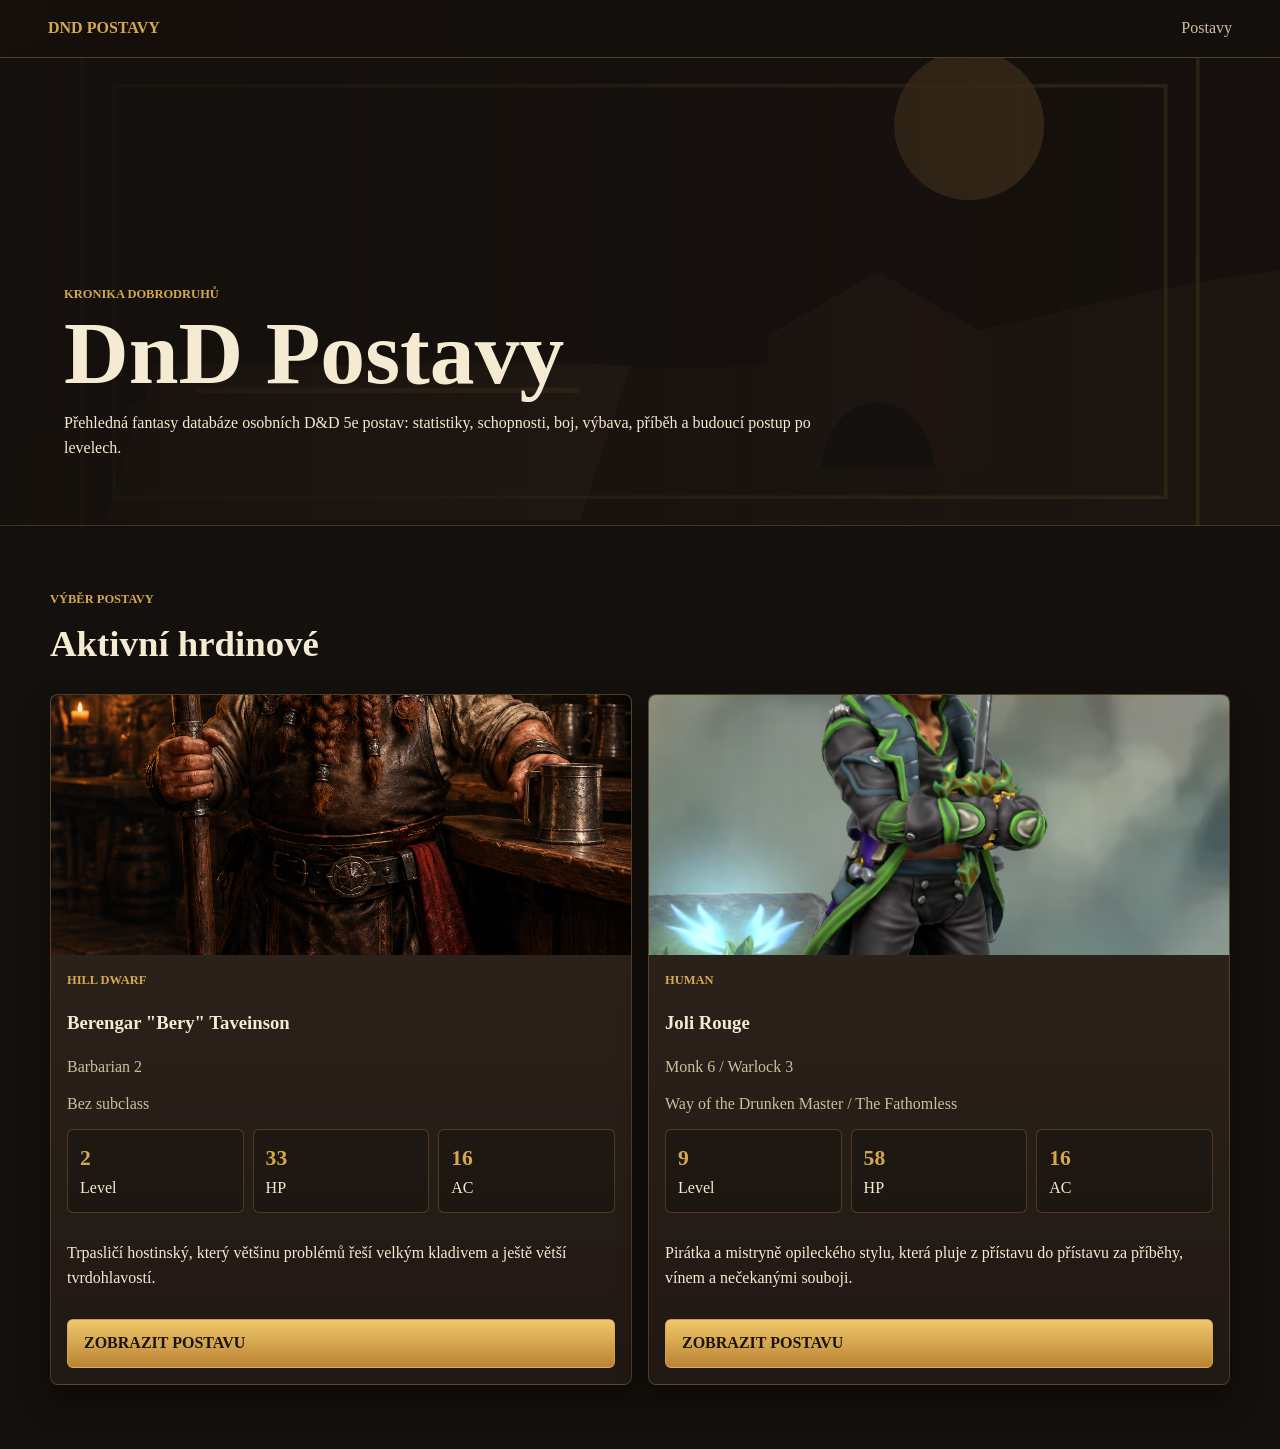
==== index.html @ cd3cd930 "Create standalone DnD characters site" ====
<!doctype html>
<html lang="cs">
<head>
  <meta charset="utf-8">
  <meta name="viewport" content="width=device-width, initial-scale=1">
  <title>DnD Postavy</title>
  <link rel="stylesheet" href="./css/main.css">
  <link rel="stylesheet" href="./css/characters.css">
</head>
<body>
  <header class="site-header">
    <a class="brand" href="./index.html">DnD Postavy</a>
    <nav class="top-nav" aria-label="Hlavní navigace">
      <a href="./characters/">Postavy</a>
    </nav>
  </header>

  <main>
    <section class="home-hero">
      <div class="hero-copy">
        <p class="eyebrow">Kronika dobrodruhů</p>
        <h1>DnD Postavy</h1>
        <p>
          Přehledná fantasy databáze osobních D&D 5e postav: statistiky,
          schopnosti, boj, výbava, příběh a budoucí postup po levelech.
        </p>
      </div>
    </section>

    <section class="content-band">
      <div class="section-heading">
        <p class="eyebrow">Výběr postavy</p>
        <h2>Aktivní hrdinové</h2>
      </div>
      <div id="character-grid" class="character-grid" aria-live="polite"></div>
    </section>
  </main>

  <script src="./data/classes/barbarian.js"></script>
  <script src="./data/classes/monk.js"></script>
  <script src="./data/classes/warlock.js"></script>
  <script src="./data/subclasses/drunken-master.js"></script>
  <script src="./data/subclasses/fathomless.js"></script>
  <script src="./data/characters.js"></script>
  <script src="./js/progression.js"></script>
  <script src="./js/app.js"></script>
</body>
</html>
---- css/main.css ----
:root {
  --ink: #f5ead2;
  --muted: #cdbf9c;
  --bg: #14100d;
  --panel: #241b15;
  --panel-2: #302418;
  --line: #6e5531;
  --gold: #d5a84d;
  --red: #8f332b;
  --green: #42664f;
  --shadow: rgba(0, 0, 0, 0.45);
}

* {
  box-sizing: border-box;
}

body {
  margin: 0;
  color: var(--ink);
  background:
    radial-gradient(circle at top left, rgba(143, 51, 43, 0.26), transparent 34rem),
    linear-gradient(135deg, rgba(213, 168, 77, 0.08) 0 1px, transparent 1px 12px),
    var(--bg);
  font-family: Georgia, "Times New Roman", serif;
  line-height: 1.55;
}

a {
  color: inherit;
}

img {
  max-width: 100%;
  display: block;
}

.site-header {
  position: sticky;
  top: 0;
  z-index: 10;
  display: flex;
  align-items: center;
  justify-content: space-between;
  gap: 1rem;
  padding: 1rem clamp(1rem, 4vw, 3rem);
  background: rgba(20, 16, 13, 0.92);
  border-bottom: 1px solid rgba(213, 168, 77, 0.3);
  backdrop-filter: blur(10px);
}

.brand {
  text-decoration: none;
  color: var(--gold);
  font-weight: 800;
  letter-spacing: 0;
  text-transform: uppercase;
}

.top-nav {
  display: flex;
  gap: 1rem;
}

.top-nav a {
  color: var(--muted);
  text-decoration: none;
}

.home-hero {
  min-height: 52vh;
  display: grid;
  align-items: end;
  padding: clamp(4rem, 10vw, 8rem) clamp(1rem, 5vw, 5rem) 3rem;
  border-bottom: 1px solid rgba(213, 168, 77, 0.22);
  background:
    linear-gradient(90deg, rgba(20, 16, 13, 0.95), rgba(20, 16, 13, 0.62)),
    url("../assets/characters/hero-table.svg") center / cover;
}

.hero-copy {
  max-width: 760px;
}

.eyebrow {
  margin: 0 0 0.35rem;
  color: var(--gold);
  font-size: 0.78rem;
  font-weight: 700;
  text-transform: uppercase;
}

h1,
h2,
h3,
p {
  overflow-wrap: anywhere;
}

h1 {
  margin: 0;
  font-size: clamp(2.7rem, 7vw, 6rem);
  line-height: 0.95;
}

h2 {
  margin: 0 0 1rem;
  font-size: clamp(1.55rem, 3vw, 2.3rem);
}

h3 {
  margin: 0 0 0.4rem;
}

.content-band {
  width: min(1180px, calc(100% - 2rem));
  margin: 0 auto;
  padding: clamp(2rem, 5vw, 4rem) 0;
}

.section-heading {
  margin-bottom: 1.4rem;
}

.button,
button {
  border: 1px solid rgba(213, 168, 77, 0.68);
  color: #1b130d;
  background: linear-gradient(#efc86a, #bb8334);
  border-radius: 6px;
  padding: 0.7rem 1rem;
  font-weight: 800;
  text-transform: uppercase;
  text-decoration: none;
  cursor: pointer;
  font-family: inherit;
}

.info-panel,
.character-card,
.attack-card,
.resource-card,
.feature-card,
.next-card {
  background:
    linear-gradient(180deg, rgba(255, 244, 213, 0.055), rgba(0, 0, 0, 0.1)),
    var(--panel);
  border: 1px solid rgba(213, 168, 77, 0.25);
  box-shadow: 0 16px 30px var(--shadow);
}

@media (max-width: 720px) {
  .site-header {
    position: static;
  }
}
---- css/characters.css ----
.character-grid {
  display: grid;
  grid-template-columns: repeat(auto-fit, minmax(260px, 1fr));
  gap: 1rem;
}

.character-card {
  display: grid;
  grid-template-rows: 260px 1fr;
  overflow: hidden;
  border-radius: 8px;
}

.portrait-link {
  min-height: 0;
  background: var(--panel-2);
}

.portrait-link img,
.profile-portrait {
  width: 100%;
  height: 100%;
  object-fit: cover;
}

.card-body {
  display: grid;
  align-content: start;
  gap: 0.75rem;
  padding: 1rem;
}

.class-line,
.subclass-line {
  margin: 0;
  color: var(--muted);
}

.mini-stats,
.hero-stats {
  display: grid;
  grid-template-columns: repeat(auto-fit, minmax(90px, 1fr));
  gap: 0.55rem;
}

.mini-stats span,
.hero-stats span,
.ability-box {
  padding: 0.75rem;
  border: 1px solid rgba(213, 168, 77, 0.26);
  background: rgba(0, 0, 0, 0.2);
  border-radius: 6px;
}

.mini-stats strong,
.hero-stats strong {
  display: block;
  color: var(--gold);
  font-size: 1.35rem;
}

.character-detail {
  width: min(1220px, calc(100% - 2rem));
  margin: 0 auto;
  padding: clamp(1rem, 3vw, 2rem) 0 4rem;
}

.profile-hero {
  display: grid;
  grid-template-columns: minmax(260px, 390px) 1fr;
  gap: clamp(1rem, 3vw, 2rem);
  align-items: stretch;
  padding: 1rem 0 2rem;
}

.profile-portrait {
  min-height: 420px;
  border: 1px solid rgba(213, 168, 77, 0.32);
  border-radius: 8px;
  box-shadow: 0 20px 40px var(--shadow);
}

.profile-copy {
  display: grid;
  align-content: center;
  gap: 1rem;
}

blockquote {
  margin: 0;
  color: var(--muted);
  font-size: 1.2rem;
}

.tabs,
.class-tabs {
  display: flex;
  gap: 0.5rem;
  overflow-x: auto;
  padding: 0.4rem 0 1rem;
}

.tab-button,
.class-tab {
  flex: 0 0 auto;
  color: var(--ink);
  background: rgba(0, 0, 0, 0.24);
}

.tab-button.active,
.class-tab.active {
  color: #1b130d;
  background: linear-gradient(#efc86a, #bb8334);
}

.tab-panel {
  display: none;
  padding-top: 1rem;
}

.tab-panel.active {
  display: block;
}

.stat-grid {
  display: grid;
  grid-template-columns: repeat(6, 1fr);
  gap: 0.75rem;
  margin-bottom: 1rem;
}

.ability-box {
  text-align: center;
}

.ability-box span,
.ability-box em {
  display: block;
  color: var(--muted);
  font-style: normal;
}

.ability-box strong {
  display: block;
  color: var(--gold);
  font-size: 2rem;
  line-height: 1.1;
}

.two-column {
  display: grid;
  grid-template-columns: repeat(2, minmax(0, 1fr));
  gap: 1rem;
}

.info-panel {
  padding: 1rem;
  border-radius: 8px;
}

dl {
  display: grid;
  grid-template-columns: max-content 1fr;
  gap: 0.5rem 1rem;
}

dt {
  color: var(--gold);
  font-weight: 700;
}

dd {
  margin: 0;
}

.attack-grid,
.resource-grid,
.next-grid {
  display: grid;
  grid-template-columns: repeat(auto-fit, minmax(220px, 1fr));
  gap: 1rem;
  margin-bottom: 1.5rem;
}

.attack-card,
.resource-card,
.next-card {
  padding: 1rem;
  border-radius: 8px;
}

.attack-numbers {
  display: grid;
  gap: 0.2rem;
  margin: 0.75rem 0;
}

.attack-numbers span,
.resource-card strong {
  color: var(--gold);
  font-size: 1.35rem;
}

.attack-formula {
  color: var(--muted);
  font-size: 0.88rem;
  margin: 0 0 0.4rem;
}

.feature-list {
  display: grid;
  gap: 0.75rem;
}

.feature-card {
  border-radius: 8px;
  padding: 0.85rem 1rem;
}

.feature-card summary {
  display: flex;
  justify-content: space-between;
  gap: 1rem;
  cursor: pointer;
}

.feature-card summary em {
  display: block;
  color: var(--muted);
  font-style: normal;
  font-size: 0.9rem;
}

.tag,
.tags span {
  display: inline-block;
  color: var(--gold);
  border: 1px solid rgba(213, 168, 77, 0.28);
  border-radius: 999px;
  padding: 0.18rem 0.5rem;
  font-size: 0.78rem;
}

.tags {
  display: flex;
  flex-wrap: wrap;
  gap: 0.35rem;
}

.summary-arrow {
  color: var(--gold);
  font-size: 1.8rem;
  line-height: 1;
  transition: transform 160ms ease;
}

.feature-card[open] .summary-arrow {
  transform: rotate(90deg);
}

.feature-meta {
  color: var(--gold);
  font-weight: 700;
}

.timeline {
  display: grid;
  gap: 0.75rem;
}

.skill-panel {
  margin-top: 1rem;
}

.skill-grid {
  display: grid;
  grid-template-columns: repeat(auto-fit, minmax(220px, 1fr));
  gap: 0.45rem;
}

.skill-row {
  display: grid;
  grid-template-columns: 18px 1fr 44px 48px;
  align-items: center;
  gap: 0.45rem;
  padding: 0.55rem 0.65rem;
  background: rgba(0, 0, 0, 0.18);
  border: 1px solid rgba(213, 168, 77, 0.16);
  border-radius: 6px;
}

.skill-row strong {
  color: var(--gold);
  text-align: right;
}

.skill-row em {
  color: var(--muted);
  font-style: normal;
  font-size: 0.78rem;
}

.skill-dot {
  width: 10px;
  height: 10px;
  border: 1px solid rgba(213, 168, 77, 0.7);
  border-radius: 50%;
}

.skill-row.proficient .skill-dot {
  background: var(--gold);
  box-shadow: 0 0 0 3px rgba(213, 168, 77, 0.14);
}

.story-panel p {
  margin: 0 0 1rem;
}

.timeline-item {
  display: grid;
  grid-template-columns: 150px 1fr;
  gap: 1rem;
  padding: 1rem;
  border-left: 4px solid var(--line);
  background: rgba(0, 0, 0, 0.2);
  border-radius: 6px;
}

.timeline-item.unlocked {
  border-color: var(--green);
}

.timeline-item.next {
  border-color: var(--gold);
  background: rgba(213, 168, 77, 0.1);
}

.timeline-level span {
  display: block;
  color: var(--muted);
  text-transform: uppercase;
  font-size: 0.75rem;
}

@media (max-width: 900px) {
  .profile-hero,
  .two-column {
    grid-template-columns: 1fr;
  }

  .profile-portrait {
    min-height: 320px;
  }

  .stat-grid {
    grid-template-columns: repeat(3, 1fr);
  }
}

@media (max-width: 520px) {
  .stat-grid {
    grid-template-columns: repeat(2, 1fr);
  }

  .timeline-item {
    grid-template-columns: 1fr;
  }
}
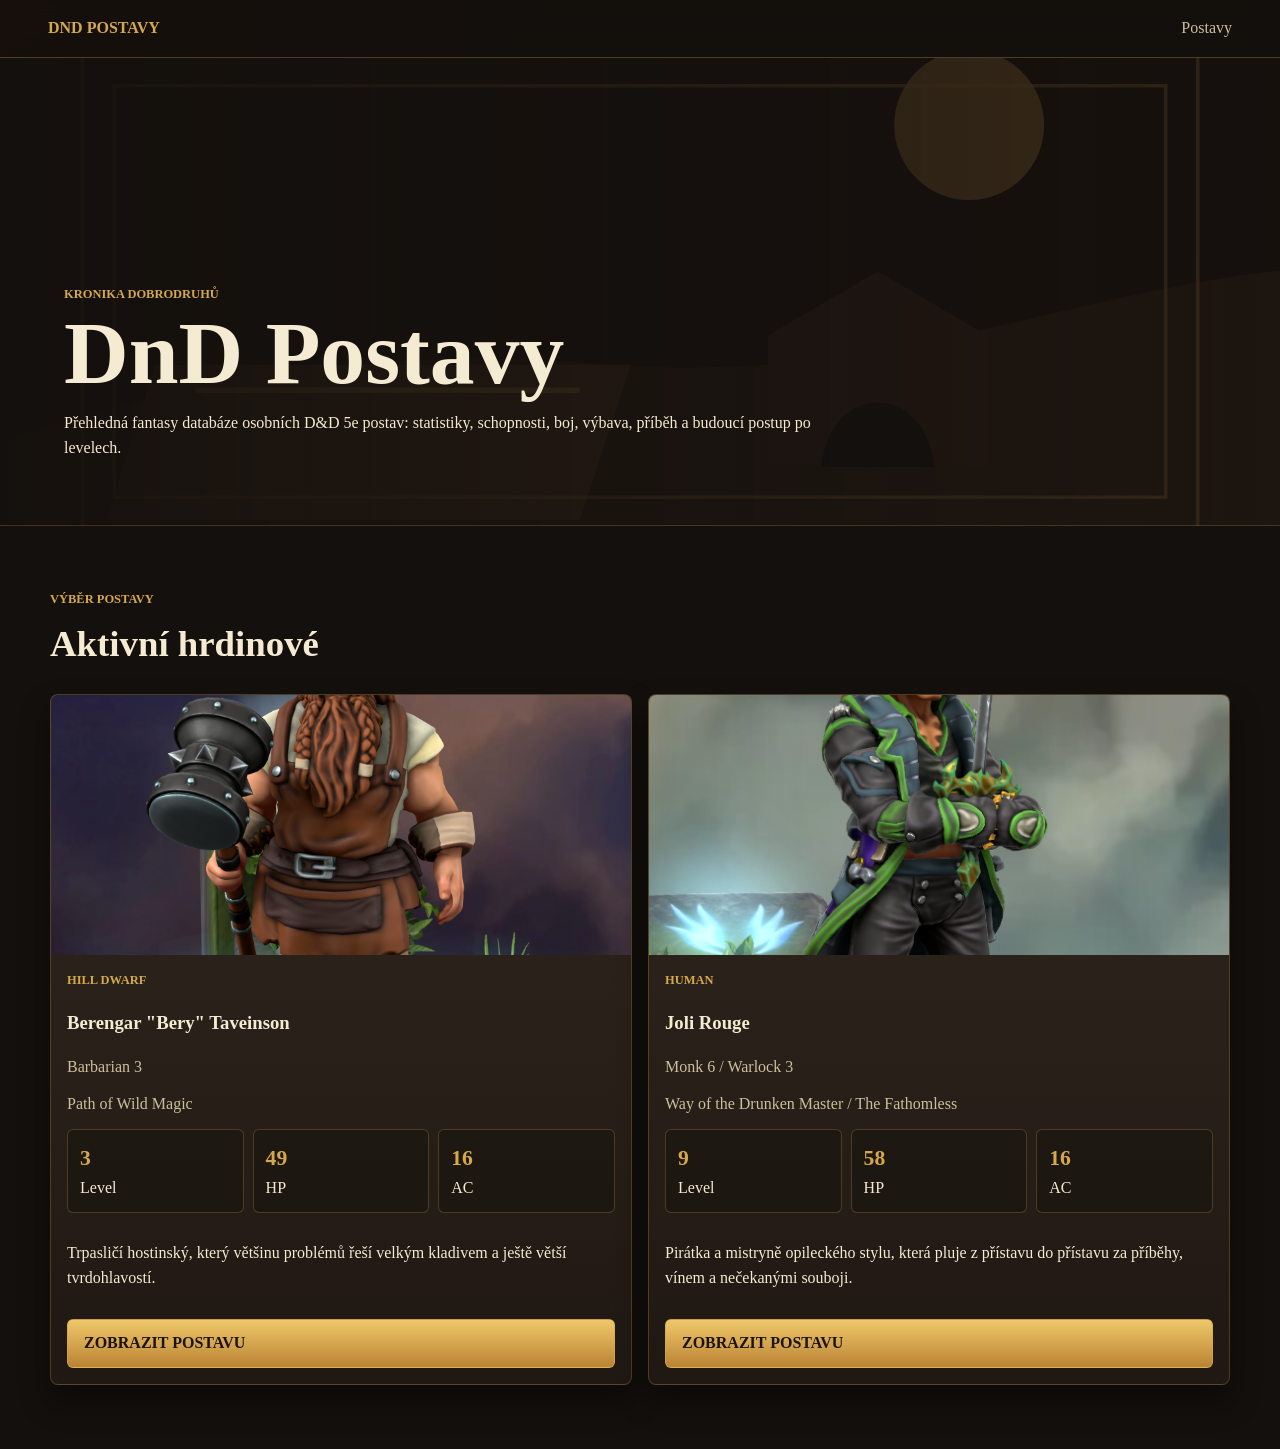
==== commit 09c8ac54: "Update Berengar character sheet" ====
--- a/index.html
+++ b/index.html
@@ -41,6 +41,7 @@
   <script src="./data/classes/warlock.js"></script>
   <script src="./data/subclasses/drunken-master.js"></script>
   <script src="./data/subclasses/fathomless.js"></script>
+  <script src="./data/subclasses/wild-magic.js"></script>
   <script src="./data/characters.js"></script>
   <script src="./js/progression.js"></script>
   <script src="./js/app.js"></script>
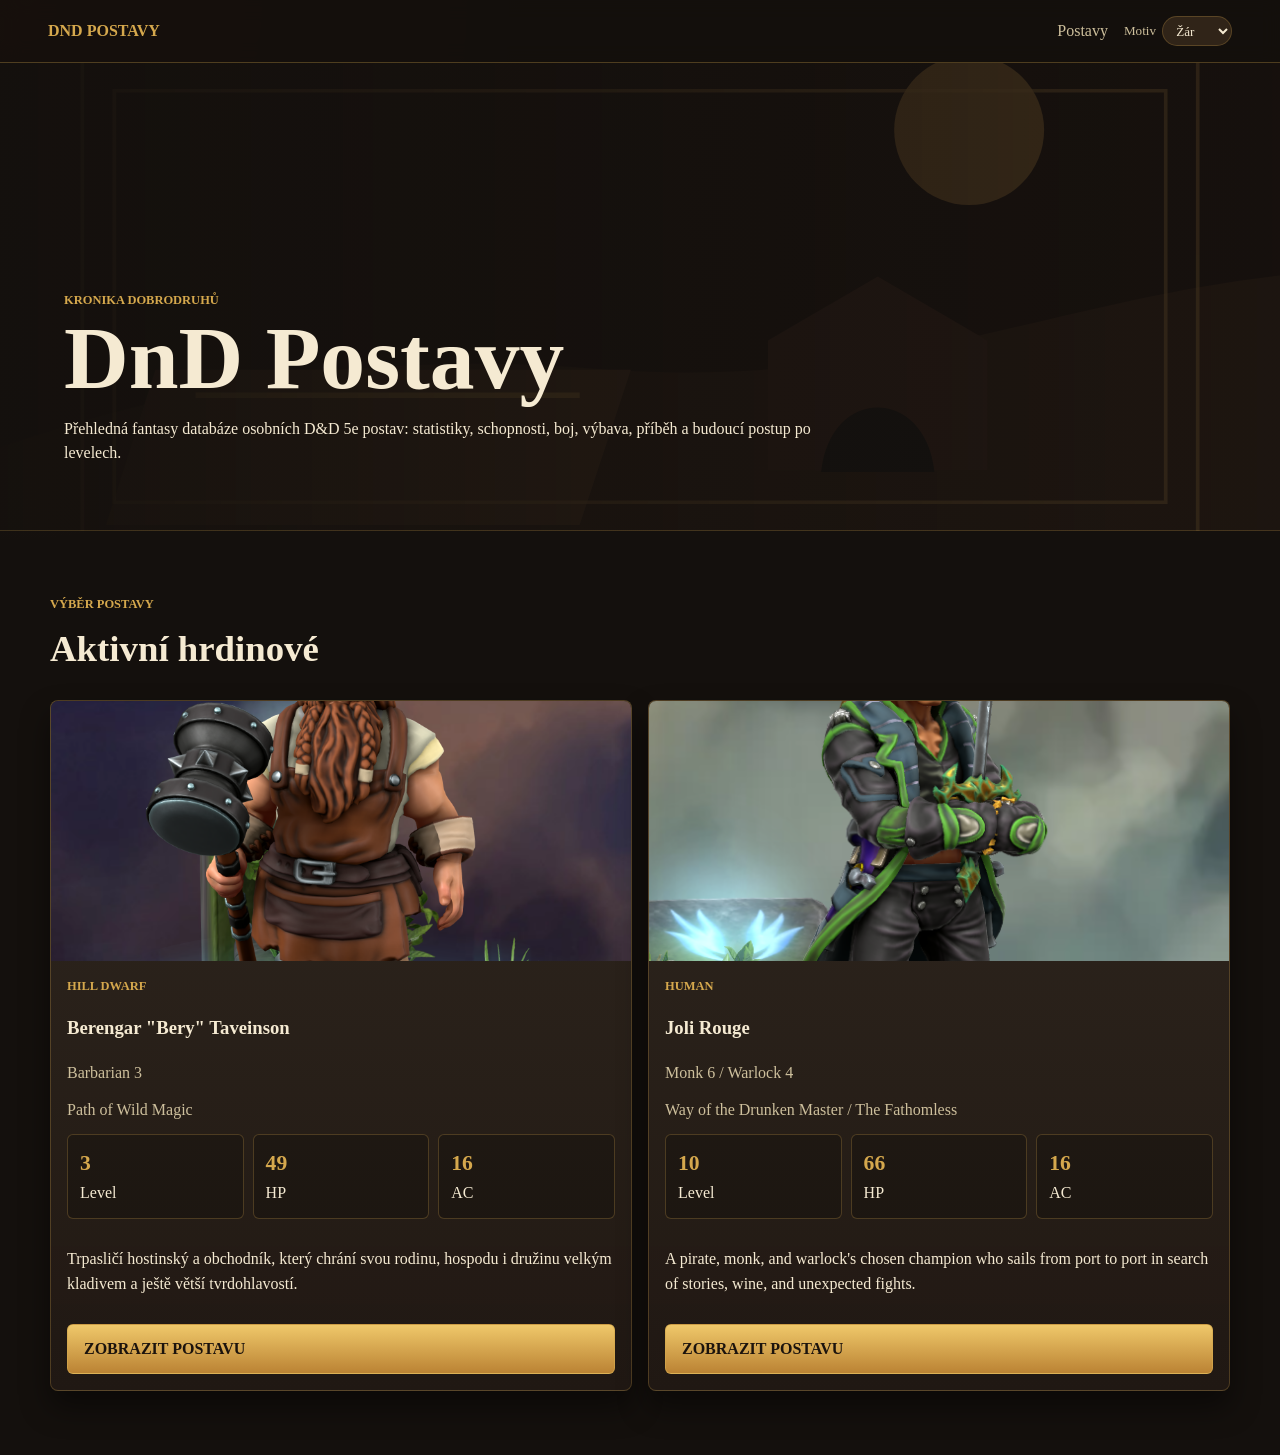
==== commit 115cbd8b: "Update Joli character data and themes" ====
--- a/index.html
+++ b/index.html
@@ -12,6 +12,13 @@
     <a class="brand" href="./index.html">DnD Postavy</a>
     <nav class="top-nav" aria-label="Hlavní navigace">
       <a href="./characters/">Postavy</a>
+      <label class="theme-picker">Motiv
+        <select id="theme-select" aria-label="Barevný motiv">
+          <option value="ember">Žár</option>
+          <option value="tide">Příliv</option>
+          <option value="moss">Mech</option>
+        </select>
+      </label>
     </nav>
   </header>
 
@@ -44,6 +51,7 @@
   <script src="./data/subclasses/wild-magic.js"></script>
   <script src="./data/characters.js"></script>
   <script src="./js/progression.js"></script>
+  <script src="./js/theme.js"></script>
   <script src="./js/app.js"></script>
 </body>
 </html>
--- a/css/main.css
+++ b/css/main.css
@@ -9,6 +9,33 @@
   --red: #8f332b;
   --green: #42664f;
   --shadow: rgba(0, 0, 0, 0.45);
+  --accent-soft: rgba(213, 168, 77, 0.25);
+}
+
+body[data-theme="tide"] {
+  --ink: #e1f3f1;
+  --muted: #a6c8c5;
+  --bg: #0e2024;
+  --panel: #163338;
+  --panel-2: #1d4549;
+  --line: #39747a;
+  --gold: #70d0c2;
+  --red: #b45c62;
+  --green: #5f9d82;
+  --accent-soft: rgba(112, 208, 194, 0.24);
+}
+
+body[data-theme="moss"] {
+  --ink: #edf1d7;
+  --muted: #bdc69b;
+  --bg: #182019;
+  --panel: #263025;
+  --panel-2: #34402e;
+  --line: #66764b;
+  --gold: #d5c66c;
+  --red: #a55e45;
+  --green: #7eaa68;
+  --accent-soft: rgba(213, 198, 108, 0.24);
 }
 
 * {
@@ -59,12 +86,31 @@
 
 .top-nav {
   display: flex;
+  align-items: center;
+  flex-wrap: wrap;
   gap: 1rem;
 }
 
 .top-nav a {
   color: var(--muted);
   text-decoration: none;
+}
+
+.theme-picker {
+  display: flex;
+  align-items: center;
+  gap: 0.4rem;
+  color: var(--muted);
+  font-size: 0.82rem;
+}
+
+.theme-picker select {
+  color: var(--ink);
+  background: var(--panel-2);
+  border: 1px solid var(--accent-soft);
+  border-radius: 999px;
+  padding: 0.35rem 0.55rem;
+  font: inherit;
 }
 
 .home-hero {
--- a/css/characters.css
+++ b/css/characters.css
@@ -158,6 +158,53 @@
   border-radius: 8px;
 }
 
+.spell-grid {
+  display: grid;
+  grid-template-columns: repeat(auto-fit, minmax(240px, 1fr));
+  gap: 0.75rem;
+}
+
+.spell-card {
+  padding: 0.85rem;
+  border: 1px solid var(--accent-soft);
+  border-radius: 6px;
+  background: rgba(0, 0, 0, 0.14);
+}
+
+.spell-heading {
+  display: flex;
+  align-items: baseline;
+  justify-content: space-between;
+  gap: 0.75rem;
+}
+
+.spell-heading h4 {
+  margin: 0;
+  color: var(--gold);
+}
+
+.spell-heading span,
+.spell-meta {
+  color: var(--muted);
+  font-size: 0.82rem;
+}
+
+.spell-meta {
+  margin: 0.2rem 0 0.6rem;
+}
+
+.spell-scaling {
+  margin: 0.65rem 0 0;
+  color: var(--gold);
+  font-size: 0.9rem;
+}
+
+.spell-details {
+  grid-template-columns: max-content 1fr;
+  margin: 0.75rem 0 0;
+  font-size: 0.88rem;
+}
+
 dl {
   display: grid;
   grid-template-columns: max-content 1fr;
@@ -258,6 +305,60 @@
   transform: rotate(90deg);
 }
 
+.dice-roller {
+  display: flex;
+  align-items: center;
+  flex-wrap: wrap;
+  gap: 0.6rem;
+  margin: 1rem 0;
+}
+
+.roll-button {
+  color: #1b130d;
+  background: linear-gradient(#efc86a, #bb8334);
+  font-weight: 700;
+}
+
+.roll-result {
+  display: grid;
+  place-items: center;
+  width: 2.5rem;
+  height: 2.5rem;
+  border: 1px solid rgba(213, 168, 77, 0.5);
+  border-radius: 6px;
+  color: var(--gold);
+  font-size: 1.35rem;
+  font-weight: 700;
+}
+
+.wild-surge-table {
+  margin: 1rem 0;
+  padding: 0.9rem;
+  border-left: 3px solid var(--gold);
+  background: rgba(0, 0, 0, 0.16);
+}
+
+.wild-surge-table h4 {
+  margin: 0 0 0.65rem;
+  color: var(--gold);
+}
+
+.wild-surge-table ol {
+  display: grid;
+  gap: 0.55rem;
+  margin: 0;
+  padding-left: 1.8rem;
+}
+
+.wild-surge-table li {
+  padding-left: 0.25rem;
+}
+
+.wild-surge-table li strong {
+  margin-right: 0.35rem;
+  color: var(--gold);
+}
+
 .feature-meta {
   color: var(--gold);
   font-weight: 700;
@@ -280,7 +381,7 @@
 
 .skill-row {
   display: grid;
-  grid-template-columns: 18px 1fr 44px 48px;
+  grid-template-columns: 14px minmax(0, 1fr) 36px 32px;
   align-items: center;
   gap: 0.45rem;
   padding: 0.55rem 0.65rem;
@@ -289,6 +390,14 @@
   border-radius: 6px;
 }
 
+.skill-row > * {
+  min-width: 0;
+}
+
+.skill-row span:nth-child(2) {
+  overflow-wrap: anywhere;
+}
+
 .skill-row strong {
   color: var(--gold);
   text-align: right;
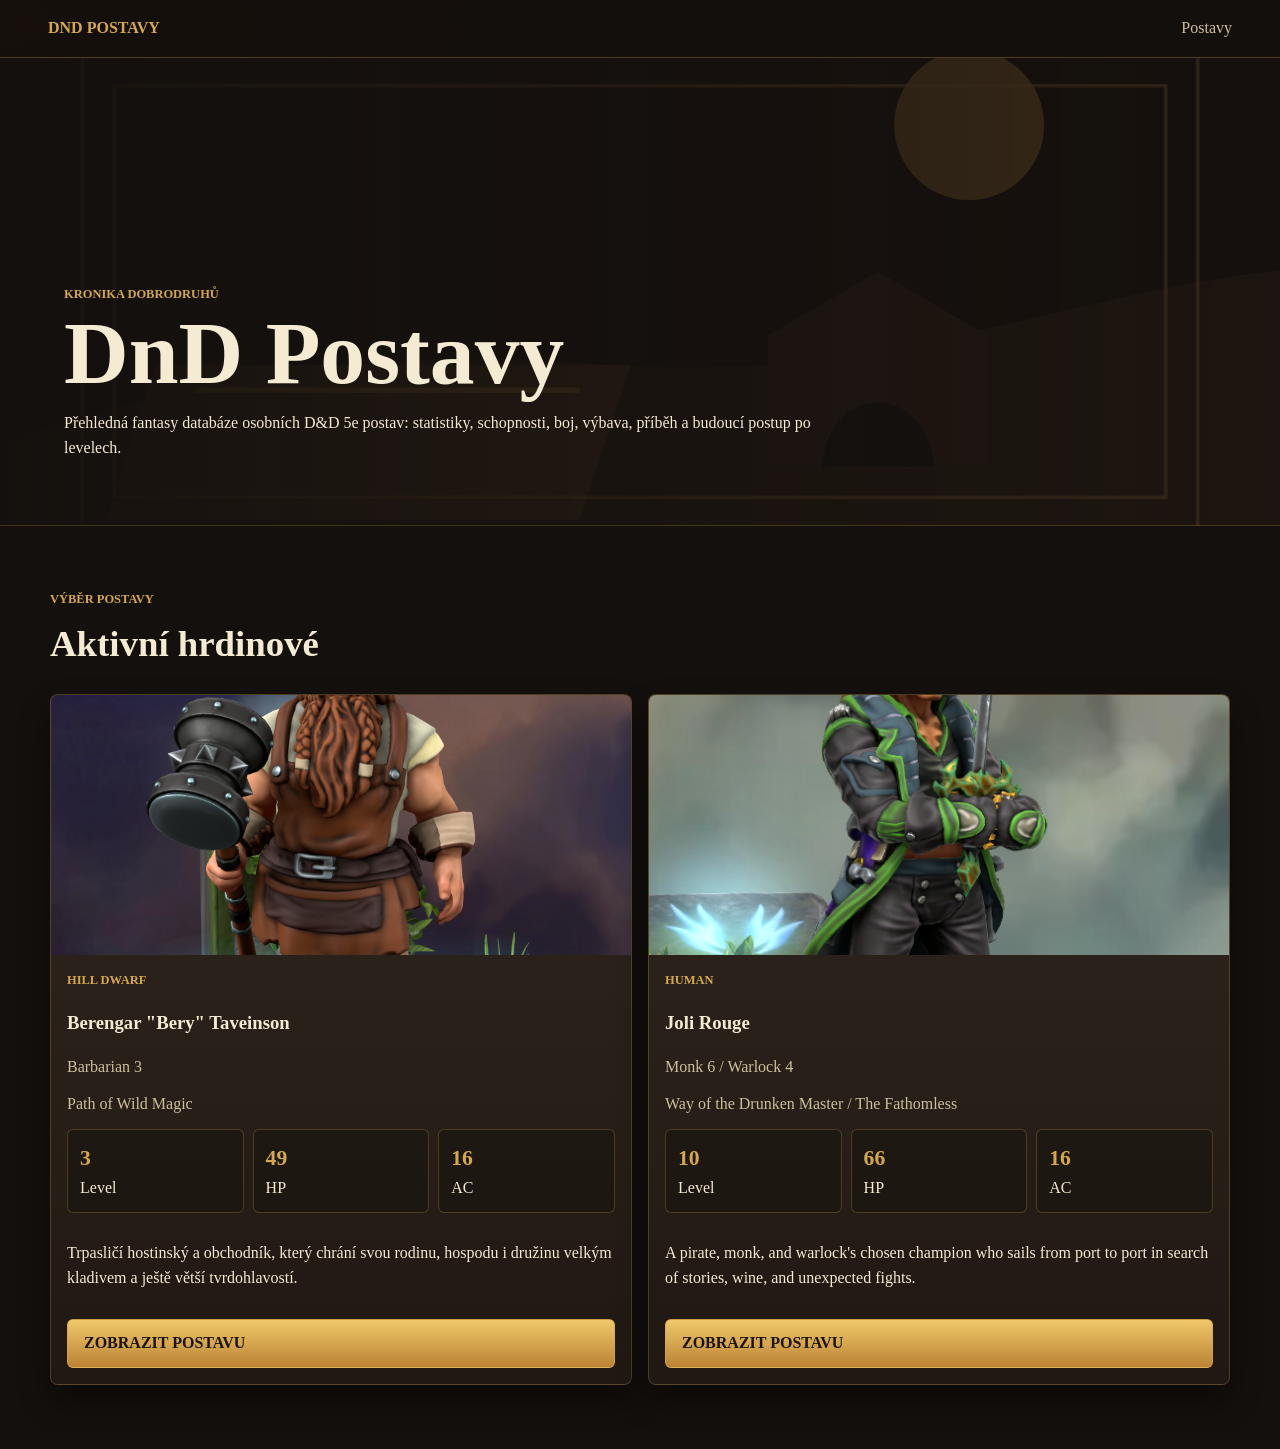
==== commit 08bba8b5: "Add character environments and update Berengar" ====
--- a/index.html
+++ b/index.html
@@ -12,13 +12,6 @@
     <a class="brand" href="./index.html">DnD Postavy</a>
     <nav class="top-nav" aria-label="Hlavní navigace">
       <a href="./characters/">Postavy</a>
-      <label class="theme-picker">Motiv
-        <select id="theme-select" aria-label="Barevný motiv">
-          <option value="ember">Žár</option>
-          <option value="tide">Příliv</option>
-          <option value="moss">Mech</option>
-        </select>
-      </label>
     </nav>
   </header>
 
@@ -51,7 +44,6 @@
   <script src="./data/subclasses/wild-magic.js"></script>
   <script src="./data/characters.js"></script>
   <script src="./js/progression.js"></script>
-  <script src="./js/theme.js"></script>
   <script src="./js/app.js"></script>
 </body>
 </html>
--- a/css/main.css
+++ b/css/main.css
@@ -12,30 +12,59 @@
   --accent-soft: rgba(213, 168, 77, 0.25);
 }
 
-body[data-theme="tide"] {
-  --ink: #e1f3f1;
-  --muted: #a6c8c5;
-  --bg: #0e2024;
-  --panel: #163338;
-  --panel-2: #1d4549;
-  --line: #39747a;
-  --gold: #70d0c2;
-  --red: #b45c62;
-  --green: #5f9d82;
-  --accent-soft: rgba(112, 208, 194, 0.24);
-}
-
-body[data-theme="moss"] {
-  --ink: #edf1d7;
-  --muted: #bdc69b;
-  --bg: #182019;
-  --panel: #263025;
-  --panel-2: #34402e;
-  --line: #66764b;
-  --gold: #d5c66c;
-  --red: #a55e45;
-  --green: #7eaa68;
-  --accent-soft: rgba(213, 198, 108, 0.24);
+body.joli-theme {
+  --ink: #d9f4f0;
+  --muted: #8ebbb9;
+  --bg: #07151b;
+  --panel: #0d2931;
+  --panel-2: #123c45;
+  --line: #1f6870;
+  --gold: #69d0c2;
+  --red: #8d4d67;
+  --green: #3c8b7e;
+  --accent-soft: rgba(105, 208, 194, 0.28);
+  background:
+    radial-gradient(ellipse at 78% 5%, rgba(36, 126, 139, 0.3), transparent 28rem),
+    radial-gradient(ellipse at 12% 88%, rgba(20, 70, 94, 0.34), transparent 34rem),
+    repeating-radial-gradient(ellipse at 35% 15%, transparent 0 20px, rgba(105, 208, 194, 0.08) 21px 22px, transparent 23px 48px),
+    linear-gradient(115deg, #06141b, #0b303a 52%, #041017);
+}
+
+body.joli-theme::before {
+  position: fixed;
+  inset: 0;
+  z-index: 0;
+  content: "";
+  pointer-events: none;
+  opacity: 0.18;
+  background: linear-gradient(105deg, transparent 0 38%, rgba(142, 232, 222, 0.1) 45%, transparent 54%), linear-gradient(75deg, transparent 0 58%, rgba(87, 193, 208, 0.08) 65%, transparent 73%);
+}
+
+body.berengar-theme {
+  --ink: #f6e6c3;
+  --muted: #c4a878;
+  --bg: #1b100c;
+  --panel: #2d1b13;
+  --panel-2: #412619;
+  --line: #81552b;
+  --gold: #e5b957;
+  --red: #9b3d2e;
+  --green: #55704b;
+  --accent-soft: rgba(229, 185, 87, 0.3);
+  background:
+    radial-gradient(circle at 50% 0%, rgba(238, 171, 67, 0.2), transparent 22rem),
+    linear-gradient(90deg, rgba(93, 43, 21, 0.26) 0 2px, transparent 2px 92px),
+    linear-gradient(180deg, #3a2115, #1a0e0a 72%);
+}
+
+body.berengar-theme::before {
+  position: fixed;
+  inset: 0;
+  z-index: 0;
+  content: "";
+  pointer-events: none;
+  opacity: 0.2;
+  background: radial-gradient(ellipse at 50% 0%, rgba(255, 216, 125, 0.45), transparent 24rem);
 }
 
 * {
@@ -96,22 +125,6 @@
   text-decoration: none;
 }
 
-.theme-picker {
-  display: flex;
-  align-items: center;
-  gap: 0.4rem;
-  color: var(--muted);
-  font-size: 0.82rem;
-}
-
-.theme-picker select {
-  color: var(--ink);
-  background: var(--panel-2);
-  border: 1px solid var(--accent-soft);
-  border-radius: 999px;
-  padding: 0.35rem 0.55rem;
-  font: inherit;
-}
 
 .home-hero {
   min-height: 52vh;
--- a/css/characters.css
+++ b/css/characters.css
@@ -72,6 +72,48 @@
   align-items: stretch;
   padding: 1rem 0 2rem;
 }
+body.joli-theme .profile-hero {
+  position: relative;
+  isolation: isolate;
+  overflow: hidden;
+  padding: clamp(1rem, 3vw, 2rem);
+  border: 1px solid rgba(105, 208, 194, 0.3);
+  border-radius: 10px;
+  background:
+    linear-gradient(90deg, rgba(5, 24, 31, 0.86), rgba(8, 39, 47, 0.28)),
+    radial-gradient(circle at 85% 85%, rgba(48, 154, 165, 0.32), transparent 15rem),
+    url("../assets/characters/joli.png") 78% center / 360px auto no-repeat;
+  box-shadow: 0 24px 55px rgba(0, 0, 0, 0.42), inset 0 0 70px rgba(34, 155, 164, 0.12);
+}
+
+body.joli-theme .profile-hero::after {
+  position: absolute;
+  inset: 0;
+  z-index: -1;
+  content: "";
+  background: radial-gradient(circle at 84% 45%, rgba(105, 208, 194, 0.18), transparent 20rem);
+}
+
+body.berengar-theme .profile-hero {
+  position: relative;
+  isolation: isolate;
+  overflow: hidden;
+  padding: clamp(1rem, 3vw, 2rem);
+  border: 1px solid rgba(229, 185, 87, 0.36);
+  border-radius: 10px;
+  background:
+    linear-gradient(90deg, rgba(42, 21, 13, 0.82), rgba(42, 21, 13, 0.28)),
+    url("../assets/characters/hero-table.svg") center / cover;
+  box-shadow: 0 24px 55px rgba(0, 0, 0, 0.48), inset 0 0 80px rgba(255, 183, 75, 0.12);
+}
+
+body.berengar-theme .profile-hero::after {
+  position: absolute;
+  inset: 0;
+  z-index: -1;
+  content: "";
+  background: radial-gradient(circle at 78% 20%, rgba(255, 209, 107, 0.22), transparent 16rem);
+}
 
 .profile-portrait {
   min-height: 420px;
